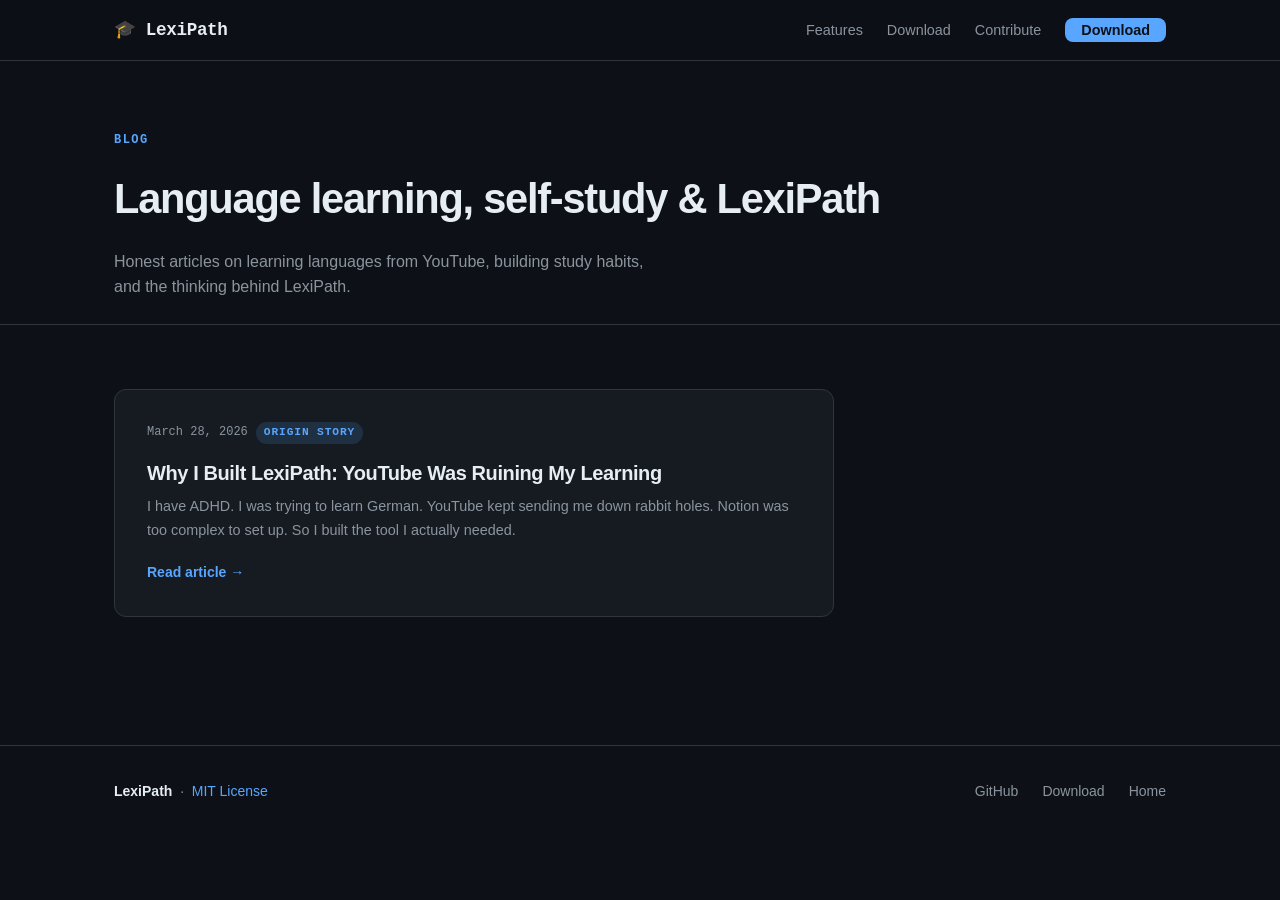
==== blog/index.html @ 495c0557 "feat: Adding sitemap.xml for indexing all pages of the site and creating a Blog section" ====
<!DOCTYPE html>
<html lang="en">
<head>
  <meta charset="UTF-8" />
  <meta name="viewport" content="width=device-width, initial-scale=1.0" />

  <title>Blog — LexiPath</title>
  <meta name="description"
        content="Articles on language learning, self-study strategies, and the story behind LexiPath — the free offline YouTube learning app." />
  <link rel="canonical" href="https://grparasky.github.io/lexi-path-site/blog/" />

  <meta property="og:type"        content="website" />
  <meta property="og:url"         content="https://grparasky.github.io/lexi-path-site/blog/" />
  <meta property="og:title"       content="Blog — LexiPath" />
  <meta property="og:description" content="Articles on language learning, self-study strategies, and the story behind LexiPath." />
  <meta property="og:image"       content="https://grparasky.github.io/lexi-path-site/img/og-image.png" />
  <meta property="og:locale"      content="en_US" />
  <meta property="og:site_name"   content="LexiPath" />

  <link rel="icon" href="data:image/svg+xml,<svg xmlns='http://www.w3.org/2000/svg' viewBox='0 0 100 100'><text y='.9em' font-size='90'>🎓</text></svg>" />
  <link rel="stylesheet" href="../style.css" />
  <link rel="stylesheet" href="blog.css" />
</head>

<body>

  <header role="banner">
    <nav class="site-nav" aria-label="Main navigation">
      <div class="container nav-inner">
        <a href="../" class="nav-logo" aria-label="LexiPath — back to home">
          🎓 LexiPath
        </a>
        <ul class="nav-links" role="list">
          <li><a href="../#features">Features</a></li>
          <li><a href="../#download">Download</a></li>
          <li><a href="../#contributors">Contribute</a></li>
          <li><a href="../#download" class="nav-cta">Download</a></li>
        </ul>
      </div>
    </nav>
  </header>

  <main id="main-content">
    <section class="blog-hero section">
      <div class="container">
        <span class="section-label">Blog</span>
        <h1>Language learning, self-study &amp; LexiPath</h1>
        <p class="blog-hero-desc">Honest articles on learning languages from YouTube, building study habits, and the thinking behind LexiPath.</p>
      </div>
    </section>

    <section class="section" aria-label="Blog posts">
      <div class="container">
        <div class="post-grid">

          <article class="post-card">
            <div class="post-meta">
              <span class="post-date">March 28, 2026</span>
              <span class="post-tag">Origin story</span>
            </div>
            <h2 class="post-title">
              <a href="why-i-built-lexipath.html">
                Why I Built LexiPath: YouTube Was Ruining My Learning
              </a>
            </h2>
            <p class="post-excerpt">
              I have ADHD. I was trying to learn German. YouTube kept sending me down rabbit holes. Notion was too complex to set up. So I built the tool I actually needed.
            </p>
            <a href="why-i-built-lexipath.html" class="post-read-more" aria-label="Read: Why I Built LexiPath">
              Read article →
            </a>
          </article>

        </div>
      </div>
    </section>
  </main>

  <footer class="site-footer" role="contentinfo">
    <div class="container footer-inner">
      <p class="footer-left">
        <strong>LexiPath</strong> &nbsp;·&nbsp;
        <a href="https://github.com/GRParasky/lexi-path-desktop/blob/master/LICENSE"
           target="_blank" rel="noopener noreferrer">MIT License</a>
      </p>
      <ul class="footer-links" role="list">
        <li><a href="https://github.com/GRParasky/lexi-path-desktop" target="_blank" rel="noopener noreferrer">GitHub</a></li>
        <li><a href="../#download">Download</a></li>
        <li><a href="../">Home</a></li>
      </ul>
    </div>
  </footer>

</body>
</html>
---- style.css ----
/* =============================================================
   LexiPath — Landing Page Stylesheet
   Topics covered: #3 Design system, #14 Responsive, #15 Performance
   ============================================================= */

/* -----------------------------------------------------------
   1. DESIGN SYSTEM — CSS custom properties (variables)
   These are defined once and reused everywhere. Changing one
   variable here updates the entire page automatically.
   ----------------------------------------------------------- */
:root {
  /* Colours */
  --bg-base:       #0d1117;   /* page background — very dark, like GitHub dark */
  --bg-surface:    #161b22;   /* card / section backgrounds */
  --bg-elevated:   #21262d;   /* hover states, inputs */
  --border:        #30363d;   /* subtle borders */

  --text-primary:  #e6edf3;   /* headings and body */
  --text-muted:    #8b949e;   /* secondary text, captions */
  --text-code:     #79c0ff;   /* inline code and monospace snippets */

  --accent:        #58a6ff;   /* primary blue — buttons, links, highlights */
  --accent-hover:  #79c0ff;   /* lighter on hover */
  --accent-dim:    rgba(88, 166, 255, 0.15); /* subtle tinted backgrounds */

  --green:         #3fb950;   /* success / "available" badges */
  --orange:        #d29922;   /* warning / secondary CTA */

  /* Typography */
  --font-sans: -apple-system, BlinkMacSystemFont, "Segoe UI", Roboto,
               Helvetica, Arial, sans-serif;
  --font-mono: "SFMono-Regular", Consolas, "Liberation Mono", Menlo,
               Courier, monospace;

  /* Spacing scale */
  --space-xs:  0.25rem;   /*  4px */
  --space-sm:  0.5rem;    /*  8px */
  --space-md:  1rem;      /* 16px */
  --space-lg:  1.5rem;    /* 24px */
  --space-xl:  2rem;      /* 32px */
  --space-2xl: 3rem;      /* 48px */
  --space-3xl: 4rem;      /* 64px */

  /* Layout */
  --max-width:     1100px;
  --border-radius: 8px;
  --border-radius-lg: 12px;

  /* Transitions */
  --transition: 200ms ease;
}

/* -----------------------------------------------------------
   2. RESET & BASE
   Removes browser default styles so we start from a clean slate.
   ----------------------------------------------------------- */
*, *::before, *::after {
  box-sizing: border-box;
  margin: 0;
  padding: 0;
}

html {
  scroll-behavior: smooth;            /* smooth scroll for nav anchor links */
  font-size: 16px;
}

body {
  font-family: var(--font-sans);
  background-color: var(--bg-base);
  color: var(--text-primary);
  line-height: 1.6;
  -webkit-font-smoothing: antialiased;
}

img {
  max-width: 100%;
  display: block;
}

a {
  color: var(--accent);
  text-decoration: none;
  transition: color var(--transition);
}

a:hover {
  color: var(--accent-hover);
}

a:focus-visible,
button:focus-visible {
  outline: 2px solid var(--accent);
  outline-offset: 3px;
  border-radius: 3px;
}

/* -----------------------------------------------------------
   3. LAYOUT UTILITY
   .container centres content and caps max width.
   Used in every section.
   ----------------------------------------------------------- */
.container {
  width: 100%;
  max-width: var(--max-width);
  margin-inline: auto;             /* shorthand for margin-left + margin-right auto */
  padding-inline: var(--space-lg); /* horizontal padding so content doesn't touch edges */
}

/* -----------------------------------------------------------
   4. NAVIGATION
   ----------------------------------------------------------- */
.site-nav {
  position: sticky;        /* stays at top as you scroll */
  top: 0;
  z-index: 100;
  background-color: rgba(13, 17, 23, 0.92); /* slightly transparent */
  backdrop-filter: blur(12px);              /* frosted glass blur */
  border-bottom: 1px solid var(--border);
}

.nav-inner {
  display: flex;
  align-items: center;
  justify-content: space-between;
  height: 60px;
}

.nav-logo {
  font-family: var(--font-mono);
  font-size: 1.1rem;
  font-weight: 700;
  color: var(--text-primary);
  letter-spacing: -0.02em;
}

.nav-logo:hover {
  color: var(--accent);
}

.nav-links {
  display: flex;
  gap: var(--space-lg);
  list-style: none;
}

.nav-links a {
  font-size: 0.9rem;
  color: var(--text-muted);
  transition: color var(--transition);
}

.nav-links a:hover {
  color: var(--text-primary);
}

.nav-cta {
  background-color: var(--accent);
  color: #0d1117 !important;       /* dark text on light button for contrast */
  padding: var(--space-xs) var(--space-md);
  border-radius: var(--border-radius);
  font-weight: 600;
  font-size: 0.875rem;
}

.nav-cta:hover {
  background-color: var(--accent-hover) !important;
  color: #0d1117 !important;
}

/* Language selector */
.nav-lang-item {
  display: flex;
  align-items: center;
}

.lang-select {
  appearance: none;
  -webkit-appearance: none;
  background-color: var(--bg-elevated);
  background-image: url("data:image/svg+xml,%3Csvg xmlns='http://www.w3.org/2000/svg' width='10' height='6' viewBox='0 0 10 6'%3E%3Cpath d='M1 1l4 4 4-4' stroke='%238b949e' stroke-width='1.5' fill='none' stroke-linecap='round' stroke-linejoin='round'/%3E%3C/svg%3E");
  background-repeat: no-repeat;
  background-position: right 8px center;
  border: 1px solid var(--border);
  border-radius: var(--border-radius);
  color: var(--text-muted);
  font-size: 0.8rem;
  font-family: var(--font-sans);
  padding: 4px 26px 4px 10px;
  cursor: pointer;
  transition: border-color var(--transition), color var(--transition);
}

.lang-select:hover {
  border-color: var(--accent);
  color: var(--text-primary);
}

.lang-select:focus-visible {
  outline: 2px solid var(--accent);
  outline-offset: 2px;
}

/* Dark option background for browsers that support it */
.lang-select option {
  background-color: var(--bg-surface);
  color: var(--text-primary);
}

/* Mobile nav toggle button */
.nav-toggle {
  display: none;
  background: none;
  border: none;
  cursor: pointer;
  padding: var(--space-xs);
  color: var(--text-primary);
}

.nav-toggle svg {
  display: block;
}

/* -----------------------------------------------------------
   5. HERO SECTION
   ----------------------------------------------------------- */
.hero {
  padding: var(--space-3xl) 0 var(--space-2xl);
  text-align: center;
}

.hero-badge {
  display: inline-flex;
  align-items: center;
  gap: var(--space-xs);
  background-color: var(--accent-dim);
  border: 1px solid rgba(88, 166, 255, 0.3);
  border-radius: 999px;          /* pill shape */
  padding: var(--space-xs) var(--space-md);
  font-size: 0.8rem;
  color: var(--accent);
  margin-bottom: var(--space-lg);
  font-family: var(--font-mono);
}

.hero-badge .dot {
  width: 6px;
  height: 6px;
  border-radius: 50%;
  background-color: var(--green);
  animation: pulse 2s ease-in-out infinite;
}

@keyframes pulse {
  0%, 100% { opacity: 1; }
  50%       { opacity: 0.4; }
}

.hero h1 {
  font-size: clamp(2.2rem, 5vw, 3.5rem); /* clamp = responsive font size */
  font-weight: 800;
  letter-spacing: -0.03em;
  line-height: 1.1;
  margin-bottom: var(--space-lg);
}

.hero h1 .gradient-text {
  background: linear-gradient(135deg, var(--accent) 0%, #bc8cff 100%);
  -webkit-background-clip: text;
  -webkit-text-fill-color: transparent;
  background-clip: text;
}

.hero-tagline {
  font-size: clamp(1rem, 2vw, 1.2rem);
  color: var(--text-muted);
  max-width: 580px;
  margin-inline: auto;
  margin-bottom: var(--space-xl);
  line-height: 1.7;
}

.hero-actions {
  display: flex;
  gap: var(--space-md);
  justify-content: center;
  flex-wrap: wrap;
  margin-bottom: var(--space-2xl);
}

/* Version badge under the CTA buttons */
.hero-version {
  font-family: var(--font-mono);
  font-size: 0.8rem;
  color: var(--text-muted);
  margin-bottom: var(--space-xl);
}

.hero-version #version-badge {
  color: var(--accent);
}

/* Mock terminal window to replace a screenshot */
.hero-mockup {
  background-color: var(--bg-surface);
  border: 1px solid var(--border);
  border-radius: var(--border-radius-lg);
  max-width: 720px;
  margin-inline: auto;
  overflow: hidden;
  box-shadow: 0 24px 64px rgba(0, 0, 0, 0.5);
}

.mockup-bar {
  display: flex;
  align-items: center;
  gap: var(--space-xs);
  padding: var(--space-sm) var(--space-md);
  background-color: var(--bg-elevated);
  border-bottom: 1px solid var(--border);
}

.mockup-dot {
  width: 12px;
  height: 12px;
  border-radius: 50%;
}

.mockup-dot:nth-child(1) { background-color: #ff5f57; }
.mockup-dot:nth-child(2) { background-color: #febc2e; }
.mockup-dot:nth-child(3) { background-color: #28c840; }

.mockup-title {
  flex: 1;
  text-align: center;
  font-size: 0.8rem;
  color: var(--text-muted);
  font-family: var(--font-mono);
}

.mockup-body {
  padding: var(--space-xl);
  font-family: var(--font-mono);
  font-size: 0.85rem;
  line-height: 1.8;
  text-align: left;
}

.mockup-body .line-comment { color: var(--text-muted); }
.mockup-body .line-key     { color: var(--accent); }
.mockup-body .line-value   { color: var(--green); }
.mockup-body .line-label   { color: #ff7b72; }

/* -----------------------------------------------------------
   6. BUTTONS
   ----------------------------------------------------------- */
.btn {
  display: inline-flex;
  align-items: center;
  gap: var(--space-xs);
  padding: 0.65rem var(--space-lg);
  border-radius: var(--border-radius);
  font-size: 0.95rem;
  font-weight: 600;
  cursor: pointer;
  border: none;
  transition: background-color var(--transition), color var(--transition),
              transform var(--transition), box-shadow var(--transition);
  text-decoration: none;
  white-space: nowrap;
}

.btn:active {
  transform: translateY(1px);
}

.btn-primary {
  background-color: var(--accent);
  color: #0d1117;
}

.btn-primary:hover {
  background-color: var(--accent-hover);
  color: #0d1117;
  box-shadow: 0 0 0 3px var(--accent-dim);
}

.btn-secondary {
  background-color: var(--bg-elevated);
  color: var(--text-primary);
  border: 1px solid var(--border);
}

.btn-secondary:hover {
  background-color: #2d333b;
  border-color: var(--accent);
  color: var(--text-primary);
}

.btn-ghost {
  background-color: transparent;
  color: var(--accent);
  border: 1px solid var(--accent);
}

.btn-ghost:hover {
  background-color: var(--accent-dim);
  color: var(--accent-hover);
}

.btn-danger {
  background-color: transparent;
  color: #f85149;
  border: 1px solid #f85149;
}

.btn-danger:hover {
  background-color: rgba(248, 81, 73, 0.12);
}

/* -----------------------------------------------------------
   7. SECTION LAYOUT HELPERS
   ----------------------------------------------------------- */
.section {
  padding: var(--space-3xl) 0;
}

.section-alt {
  background-color: var(--bg-surface);  /* alternating background for visual rhythm */
}

.section-header {
  text-align: center;
  margin-bottom: var(--space-2xl);
}

.section-label {
  display: inline-block;
  font-family: var(--font-mono);
  font-size: 0.75rem;
  font-weight: 700;
  letter-spacing: 0.12em;
  text-transform: uppercase;
  color: var(--accent);
  margin-bottom: var(--space-sm);
}

.section-header h2 {
  font-size: clamp(1.6rem, 3vw, 2.2rem);
  font-weight: 700;
  letter-spacing: -0.02em;
  margin-bottom: var(--space-sm);
}

.section-header p {
  font-size: 1rem;
  color: var(--text-muted);
  max-width: 520px;
  margin-inline: auto;
}

/* -----------------------------------------------------------
   8. FEATURES SECTION
   ----------------------------------------------------------- */
.features-grid {
  display: grid;
  grid-template-columns: repeat(auto-fit, minmax(280px, 1fr));
  gap: var(--space-lg);
}

.feature-card {
  background-color: var(--bg-surface);
  border: 1px solid var(--border);
  border-radius: var(--border-radius-lg);
  padding: var(--space-xl);
  transition: border-color var(--transition), transform var(--transition),
              box-shadow var(--transition);
}

.feature-card:hover {
  border-color: var(--accent);
  transform: translateY(-3px);
  box-shadow: 0 8px 24px rgba(0, 0, 0, 0.3);
}

.feature-icon {
  font-size: 1.8rem;
  margin-bottom: var(--space-md);
  display: block;
}

.feature-card h3 {
  font-size: 1rem;
  font-weight: 600;
  margin-bottom: var(--space-xs);
}

.feature-card p {
  font-size: 0.9rem;
  color: var(--text-muted);
  line-height: 1.6;
}

/* -----------------------------------------------------------
   9. DOWNLOAD SECTION
   ----------------------------------------------------------- */
.download-grid {
  display: grid;
  grid-template-columns: repeat(auto-fit, minmax(240px, 1fr));
  gap: var(--space-md);
  margin-bottom: var(--space-xl);
}

.download-card {
  background-color: var(--bg-surface);
  border: 1px solid var(--border);
  border-radius: var(--border-radius-lg);
  padding: var(--space-xl);
  display: flex;
  flex-direction: column;
  align-items: center;
  text-align: center;
  gap: var(--space-md);
  transition: border-color var(--transition), box-shadow var(--transition);
}

.download-card:hover {
  border-color: var(--accent);
  box-shadow: 0 4px 20px rgba(88, 166, 255, 0.1);
}

.download-icon {
  font-size: 2.5rem;
  line-height: 1;
}

.download-card h3 {
  font-size: 1.1rem;
  font-weight: 600;
}

.download-card .file-type {
  font-family: var(--font-mono);
  font-size: 0.75rem;
  color: var(--text-muted);
  background-color: var(--bg-elevated);
  padding: 2px 8px;
  border-radius: 4px;
}

.download-note {
  text-align: center;
  font-size: 0.85rem;
  color: var(--text-muted);
  max-width: 520px;
  margin-inline: auto;
}

.download-note a {
  color: var(--accent);
}

/* Version loading state */
.version-loading {
  color: var(--text-muted);
  font-family: var(--font-mono);
  font-size: 0.85rem;
}

/* -----------------------------------------------------------
   10. CONTRIBUTORS SECTION
   ----------------------------------------------------------- */
.steps-list {
  list-style: none;
  counter-reset: step-counter;
  display: flex;
  flex-direction: column;
  gap: var(--space-lg);
  max-width: 640px;
  margin-inline: auto;
  margin-bottom: var(--space-2xl);
}

.step-item {
  counter-increment: step-counter;
  display: flex;
  gap: var(--space-md);
  align-items: flex-start;
}

.step-num {
  flex-shrink: 0;
  width: 32px;
  height: 32px;
  border-radius: 50%;
  background-color: var(--accent-dim);
  border: 1px solid var(--accent);
  color: var(--accent);
  font-weight: 700;
  font-size: 0.85rem;
  display: flex;
  align-items: center;
  justify-content: center;
  margin-top: 2px;
}

.step-content h3 {
  font-size: 0.95rem;
  font-weight: 600;
  margin-bottom: var(--space-xs);
}

.step-content p {
  font-size: 0.9rem;
  color: var(--text-muted);
  line-height: 1.6;
}

code {
  font-family: var(--font-mono);
  font-size: 0.85em;
  background-color: var(--bg-elevated);
  color: var(--text-code);
  padding: 2px 6px;
  border-radius: 4px;
  white-space: nowrap;
}

.contributors-cta {
  display: flex;
  gap: var(--space-md);
  justify-content: center;
  flex-wrap: wrap;
}

/* -----------------------------------------------------------
   11. ISSUES SECTION
   ----------------------------------------------------------- */
.issues-grid {
  display: grid;
  grid-template-columns: 1fr 1fr;
  gap: var(--space-lg);
  max-width: 680px;
  margin-inline: auto;
}

.issue-card {
  background-color: var(--bg-surface);
  border: 1px solid var(--border);
  border-radius: var(--border-radius-lg);
  padding: var(--space-xl);
  text-align: center;
  transition: border-color var(--transition), transform var(--transition);
}

.issue-card:hover {
  transform: translateY(-2px);
}

.issue-card.bug:hover    { border-color: #f85149; }
.issue-card.feature:hover { border-color: var(--green); }

.issue-icon {
  font-size: 2rem;
  margin-bottom: var(--space-md);
  display: block;
}

.issue-card h3 {
  font-size: 1rem;
  font-weight: 600;
  margin-bottom: var(--space-xs);
}

.issue-card p {
  font-size: 0.875rem;
  color: var(--text-muted);
  margin-bottom: var(--space-lg);
  line-height: 1.6;
}

/* -----------------------------------------------------------
   12. FOOTER
   ----------------------------------------------------------- */
.site-footer {
  border-top: 1px solid var(--border);
  padding: var(--space-xl) 0;
  margin-top: var(--space-3xl);
}

.footer-inner {
  display: flex;
  align-items: center;
  justify-content: space-between;
  flex-wrap: wrap;
  gap: var(--space-md);
}

.footer-left {
  font-size: 0.875rem;
  color: var(--text-muted);
}

.footer-left strong {
  color: var(--text-primary);
}

.footer-links {
  display: flex;
  gap: var(--space-lg);
  list-style: none;
}

.footer-links a {
  font-size: 0.875rem;
  color: var(--text-muted);
}

.footer-links a:hover {
  color: var(--text-primary);
}

/* -----------------------------------------------------------
   13. RESPONSIVE DESIGN (mobile-first breakpoints)
   ----------------------------------------------------------- */

/* Tablets: ≤768px */
@media (max-width: 768px) {
  .nav-links {
    display: none;        /* hidden by default on mobile */
    position: absolute;
    top: 60px;
    left: 0;
    right: 0;
    flex-direction: column;
    background-color: var(--bg-surface);
    border-bottom: 1px solid var(--border);
    padding: var(--space-md);
    gap: var(--space-md);
    z-index: 99;
  }

  .nav-links.open {
    display: flex;        /* shown when hamburger is clicked (JS adds .open) */
  }

  .nav-toggle {
    display: flex;
  }

  .issues-grid {
    grid-template-columns: 1fr;
  }

  .footer-inner {
    flex-direction: column;
    text-align: center;
  }
}

/* Small phones: ≤480px */
@media (max-width: 480px) {
  .hero-actions {
    flex-direction: column;
    align-items: stretch;
  }

  .hero-actions .btn {
    justify-content: center;
  }

  .features-grid {
    grid-template-columns: 1fr;
  }

  .download-grid {
    grid-template-columns: 1fr;
  }
}
---- blog/blog.css ----
/* =============================================================
   LexiPath — Blog Stylesheet
   Extends style.css (which must be loaded first).
   ============================================================= */

/* -----------------------------------------------------------
   BLOG HERO
   ----------------------------------------------------------- */
.blog-hero {
  padding-bottom: var(--space-lg);
  border-bottom: 1px solid var(--border);
}

.blog-hero h1 {
  font-size: clamp(1.8rem, 4vw, 2.6rem);
  font-weight: 800;
  letter-spacing: -0.03em;
  margin-top: var(--space-sm);
  margin-bottom: var(--space-md);
}

.blog-hero-desc {
  color: var(--text-muted);
  font-size: 1rem;
  max-width: 540px;
}

/* -----------------------------------------------------------
   POST GRID (blog index)
   ----------------------------------------------------------- */
.post-grid {
  display: grid;
  gap: var(--space-lg);
  max-width: 720px;
}

.post-card {
  background-color: var(--bg-surface);
  border: 1px solid var(--border);
  border-radius: var(--border-radius-lg);
  padding: var(--space-xl);
  transition: border-color var(--transition), transform var(--transition);
}

.post-card:hover {
  border-color: var(--accent);
  transform: translateY(-2px);
}

.post-meta {
  display: flex;
  align-items: center;
  gap: var(--space-sm);
  margin-bottom: var(--space-md);
}

.post-date {
  font-family: var(--font-mono);
  font-size: 0.75rem;
  color: var(--text-muted);
}

.post-tag {
  font-family: var(--font-mono);
  font-size: 0.7rem;
  font-weight: 700;
  letter-spacing: 0.08em;
  text-transform: uppercase;
  color: var(--accent);
  background-color: var(--accent-dim);
  padding: 2px 8px;
  border-radius: 999px;
}

.post-title {
  font-size: 1.25rem;
  font-weight: 700;
  letter-spacing: -0.02em;
  margin-bottom: var(--space-sm);
  line-height: 1.3;
}

.post-title a {
  color: var(--text-primary);
  text-decoration: none;
}

.post-title a:hover {
  color: var(--accent);
}

.post-excerpt {
  font-size: 0.9rem;
  color: var(--text-muted);
  line-height: 1.7;
  margin-bottom: var(--space-md);
}

.post-read-more {
  font-size: 0.875rem;
  font-weight: 600;
  color: var(--accent);
}

.post-read-more:hover {
  color: var(--accent-hover);
}

/* -----------------------------------------------------------
   ARTICLE PAGE
   ----------------------------------------------------------- */
.container-narrow {
  max-width: 680px;
}

.article-header {
  padding: var(--space-3xl) 0 var(--space-2xl);
  border-bottom: 1px solid var(--border);
  margin-bottom: var(--space-2xl);
}

.article-meta {
  display: flex;
  align-items: center;
  gap: var(--space-md);
  margin-bottom: var(--space-lg);
  flex-wrap: wrap;
}

.article-back {
  font-size: 0.875rem;
  color: var(--text-muted);
  font-family: var(--font-mono);
}

.article-back:hover {
  color: var(--accent);
}

.article-header h1 {
  font-size: clamp(1.8rem, 4vw, 2.8rem);
  font-weight: 800;
  letter-spacing: -0.03em;
  line-height: 1.15;
  margin-bottom: var(--space-lg);
}

.article-lead {
  font-size: 1.15rem;
  color: var(--text-muted);
  line-height: 1.7;
}

/* Article body typography */
.article-body {
  margin-bottom: var(--space-3xl);
}

.article-body h2 {
  font-size: 1.35rem;
  font-weight: 700;
  letter-spacing: -0.02em;
  margin-top: var(--space-3xl);
  margin-bottom: var(--space-md);
  color: var(--text-primary);
}

.article-body p {
  font-size: 1rem;
  line-height: 1.8;
  color: var(--text-muted);
  margin-bottom: var(--space-lg);
}

.article-body p em {
  color: var(--text-primary);
  font-style: italic;
}

.article-body strong {
  color: var(--text-primary);
  font-weight: 600;
}

/* Article CTA box */
.article-cta {
  background-color: var(--bg-surface);
  border: 1px solid var(--border);
  border-radius: var(--border-radius-lg);
  padding: var(--space-xl);
  text-align: center;
  margin-bottom: var(--space-2xl);
}

.article-cta p {
  color: var(--text-muted);
  margin-bottom: var(--space-lg);
  font-size: 0.95rem;
}

.article-cta .btn {
  margin: 0 var(--space-xs);
}

/* Article footer nav */
.article-nav {
  padding: var(--space-xl) 0;
  border-top: 1px solid var(--border);
}

/* -----------------------------------------------------------
   RESPONSIVE
   ----------------------------------------------------------- */
@media (max-width: 768px) {
  .article-cta .btn {
    display: block;
    margin: var(--space-sm) auto;
    max-width: 260px;
    text-align: center;
    justify-content: center;
  }
}
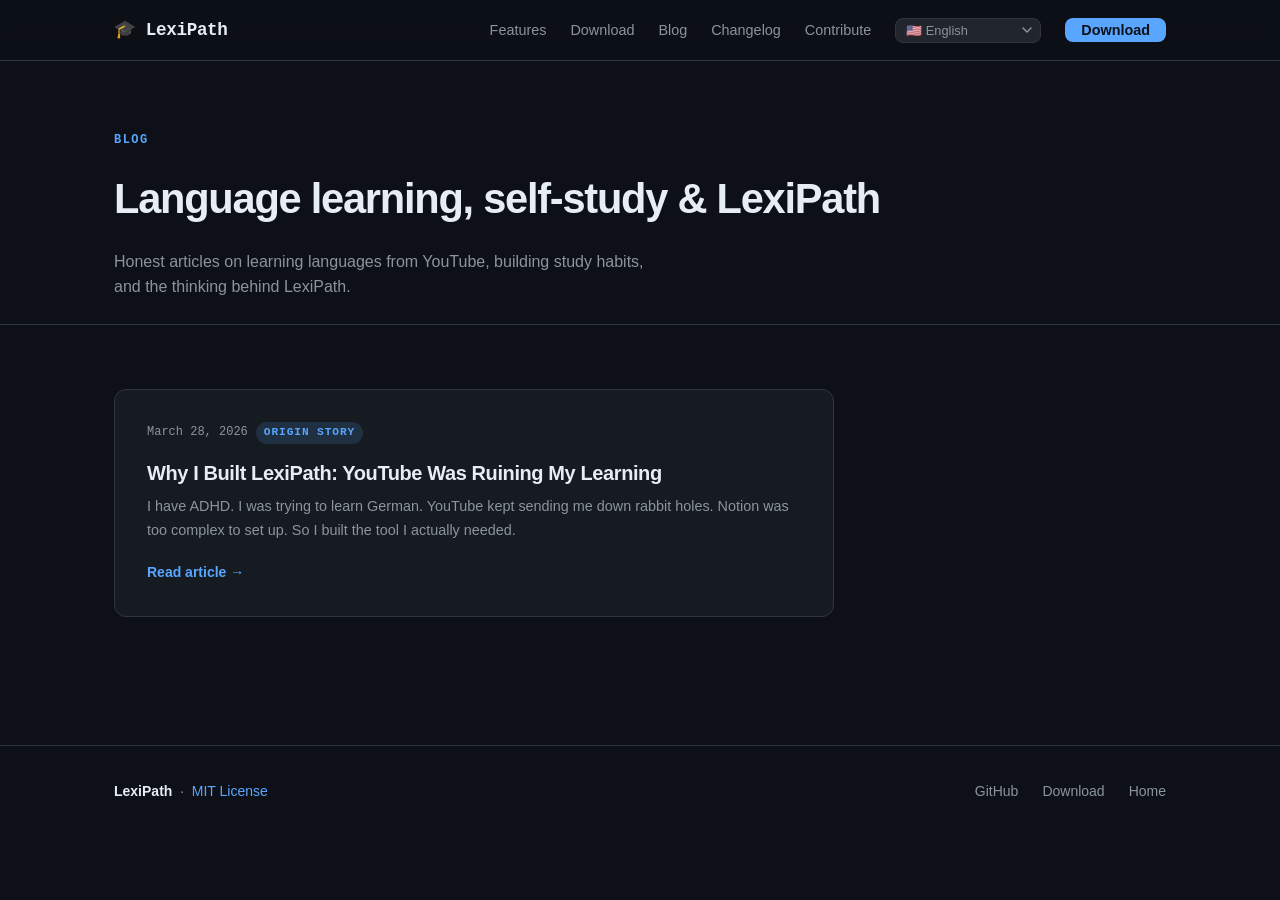
==== commit fc1a65f2: "fix: fixing translation error in both Blog and Changelog sections" ====
--- a/blog/index.html
+++ b/blog/index.html
@@ -27,15 +27,54 @@
   <header role="banner">
     <nav class="site-nav" aria-label="Main navigation">
       <div class="container nav-inner">
+
         <a href="../" class="nav-logo" aria-label="LexiPath — back to home">
           🎓 LexiPath
         </a>
-        <ul class="nav-links" role="list">
-          <li><a href="../#features">Features</a></li>
-          <li><a href="../#download">Download</a></li>
-          <li><a href="../#contributors">Contribute</a></li>
-          <li><a href="../#download" class="nav-cta">Download</a></li>
+
+        <button
+          id="nav-toggle"
+          class="nav-toggle"
+          aria-expanded="false"
+          aria-controls="nav-links"
+          aria-label="Open navigation menu"
+        >
+          <svg class="icon-menu" width="24" height="24" viewBox="0 0 24 24"
+               fill="none" stroke="currentColor" stroke-width="2"
+               stroke-linecap="round" aria-hidden="true">
+            <line x1="3" y1="6" x2="21" y2="6"/>
+            <line x1="3" y1="12" x2="21" y2="12"/>
+            <line x1="3" y1="18" x2="21" y2="18"/>
+          </svg>
+          <svg class="icon-close" width="24" height="24" viewBox="0 0 24 24"
+               fill="none" stroke="currentColor" stroke-width="2"
+               stroke-linecap="round" aria-hidden="true" hidden>
+            <line x1="18" y1="6" x2="6" y2="18"/>
+            <line x1="6" y1="6" x2="18" y2="18"/>
+          </svg>
+        </button>
+
+        <ul id="nav-links" class="nav-links" role="list">
+          <li><a href="../#features"     data-i18n="nav.features">Features</a></li>
+          <li><a href="../#download"     data-i18n="nav.download">Download</a></li>
+          <li><a href="./"              data-i18n="nav.blog">Blog</a></li>
+          <li><a href="../changelog.html" data-i18n="nav.changelog">Changelog</a></li>
+          <li><a href="../#contributors" data-i18n="nav.contribute">Contribute</a></li>
+          <li class="nav-lang-item">
+            <select id="lang-select" class="lang-select" aria-label="Select language">
+              <option value="en">🇺🇸 English</option>
+              <option value="pt-BR">🇧🇷 Português (BR)</option>
+              <option value="es">🇪🇸 Español</option>
+              <option value="de">🇩🇪 Deutsch</option>
+              <option value="it">🇮🇹 Italiano</option>
+              <option value="fr">🇫🇷 Français</option>
+            </select>
+          </li>
+          <li>
+            <a href="../#download" class="nav-cta" data-i18n="nav.cta">Download</a>
+          </li>
         </ul>
+
       </div>
     </nav>
   </header>
@@ -91,5 +130,8 @@
     </div>
   </footer>
 
+  <script src="../i18n.js" defer></script>
+  <script src="../main.js" defer></script>
+
 </body>
 </html>
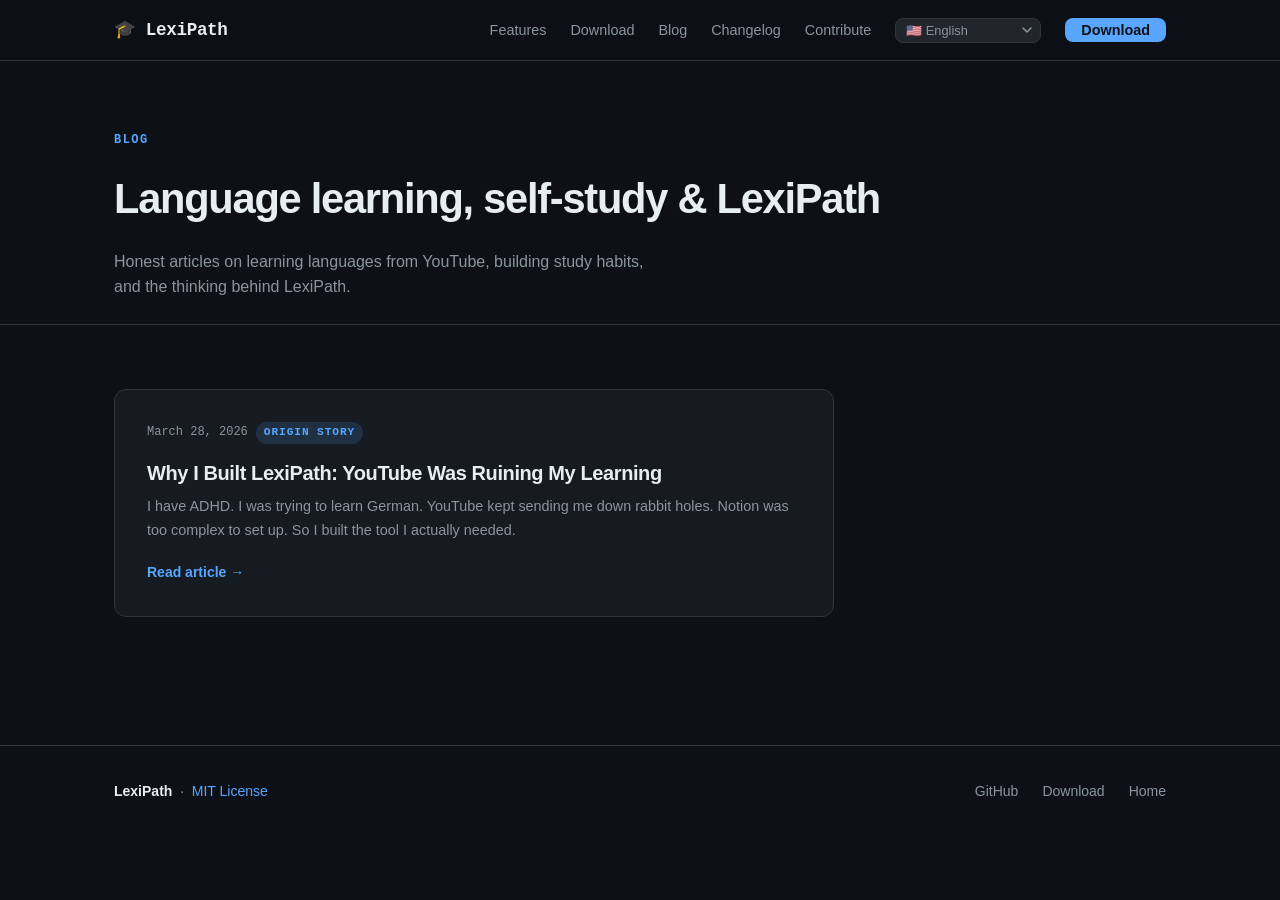
==== commit 73a4f4f7: "feat: Changing .png image files to .webp, adding new feature and fixes in Changelog page and adding " ====
--- a/blog/index.html
+++ b/blog/index.html
@@ -13,7 +13,7 @@
   <meta property="og:url"         content="https://grparasky.github.io/lexi-path-site/blog/" />
   <meta property="og:title"       content="Blog — LexiPath" />
   <meta property="og:description" content="Articles on language learning, self-study strategies, and the story behind LexiPath." />
-  <meta property="og:image"       content="https://grparasky.github.io/lexi-path-site/img/og-image.png" />
+  <meta property="og:image"       content="https://grparasky.github.io/lexi-path-site/img/og-image.webp" />
   <meta property="og:locale"      content="en_US" />
   <meta property="og:site_name"   content="LexiPath" />
 
--- a/style.css
+++ b/style.css
@@ -300,56 +300,95 @@
   color: var(--accent);
 }
 
-/* Mock terminal window to replace a screenshot */
+/* App screenshot window */
 .hero-mockup {
   background-color: var(--bg-surface);
   border: 1px solid var(--border);
   border-radius: var(--border-radius-lg);
-  max-width: 720px;
-  margin-inline: auto;
+  width: 100%;
   overflow: hidden;
   box-shadow: 0 24px 64px rgba(0, 0, 0, 0.5);
 }
 
-.mockup-bar {
+/* ── Carousel ── */
+.carousel {
+  position: relative;
+  overflow: hidden;
+}
+
+.carousel-track {
+  display: flex;
+  transition: transform 0.4s cubic-bezier(0.4, 0, 0.2, 1);
+  will-change: transform;
+}
+
+.carousel-slide {
+  flex-shrink: 0;
+  /* width is set to the carousel's pixel width via JS */
+}
+
+.carousel-slide img {
+  display: block;
+  width: 100%;
+  height: auto;
+}
+
+.carousel-btn {
+  position: absolute;
+  top: 50%;
+  transform: translateY(-50%);
+  background-color: rgba(0, 0, 0, 0.55);
+  border: 1px solid rgba(255, 255, 255, 0.12);
+  border-radius: 50%;
+  color: #fff;
+  width: 36px;
+  height: 36px;
   display: flex;
   align-items: center;
-  gap: var(--space-xs);
-  padding: var(--space-sm) var(--space-md);
-  background-color: var(--bg-elevated);
-  border-bottom: 1px solid var(--border);
-}
-
-.mockup-dot {
-  width: 12px;
-  height: 12px;
+  justify-content: center;
+  cursor: pointer;
+  opacity: 0;
+  transition: opacity 0.2s, background-color 0.2s;
+  z-index: 2;
+}
+
+.carousel:hover .carousel-btn,
+.carousel-btn:focus-visible {
+  opacity: 1;
+}
+
+.carousel-btn:hover {
+  background-color: rgba(0, 0, 0, 0.8);
+}
+
+.carousel-btn--prev { left: var(--space-sm); }
+.carousel-btn--next { right: var(--space-sm); }
+
+.carousel-dots {
+  position: absolute;
+  bottom: var(--space-sm);
+  left: 50%;
+  transform: translateX(-50%);
+  display: flex;
+  gap: 6px;
+  z-index: 2;
+}
+
+.carousel-dot {
+  width: 8px;
+  height: 8px;
   border-radius: 50%;
-}
-
-.mockup-dot:nth-child(1) { background-color: #ff5f57; }
-.mockup-dot:nth-child(2) { background-color: #febc2e; }
-.mockup-dot:nth-child(3) { background-color: #28c840; }
-
-.mockup-title {
-  flex: 1;
-  text-align: center;
-  font-size: 0.8rem;
-  color: var(--text-muted);
-  font-family: var(--font-mono);
-}
-
-.mockup-body {
-  padding: var(--space-xl);
-  font-family: var(--font-mono);
-  font-size: 0.85rem;
-  line-height: 1.8;
-  text-align: left;
-}
-
-.mockup-body .line-comment { color: var(--text-muted); }
-.mockup-body .line-key     { color: var(--accent); }
-.mockup-body .line-value   { color: var(--green); }
-.mockup-body .line-label   { color: #ff7b72; }
+  border: none;
+  background-color: rgba(255, 255, 255, 0.35);
+  cursor: pointer;
+  padding: 0;
+  transition: background-color 0.2s, transform 0.2s;
+}
+
+.carousel-dot[aria-selected="true"] {
+  background-color: #fff;
+  transform: scale(1.3);
+}
 
 /* -----------------------------------------------------------
    6. BUTTONS
